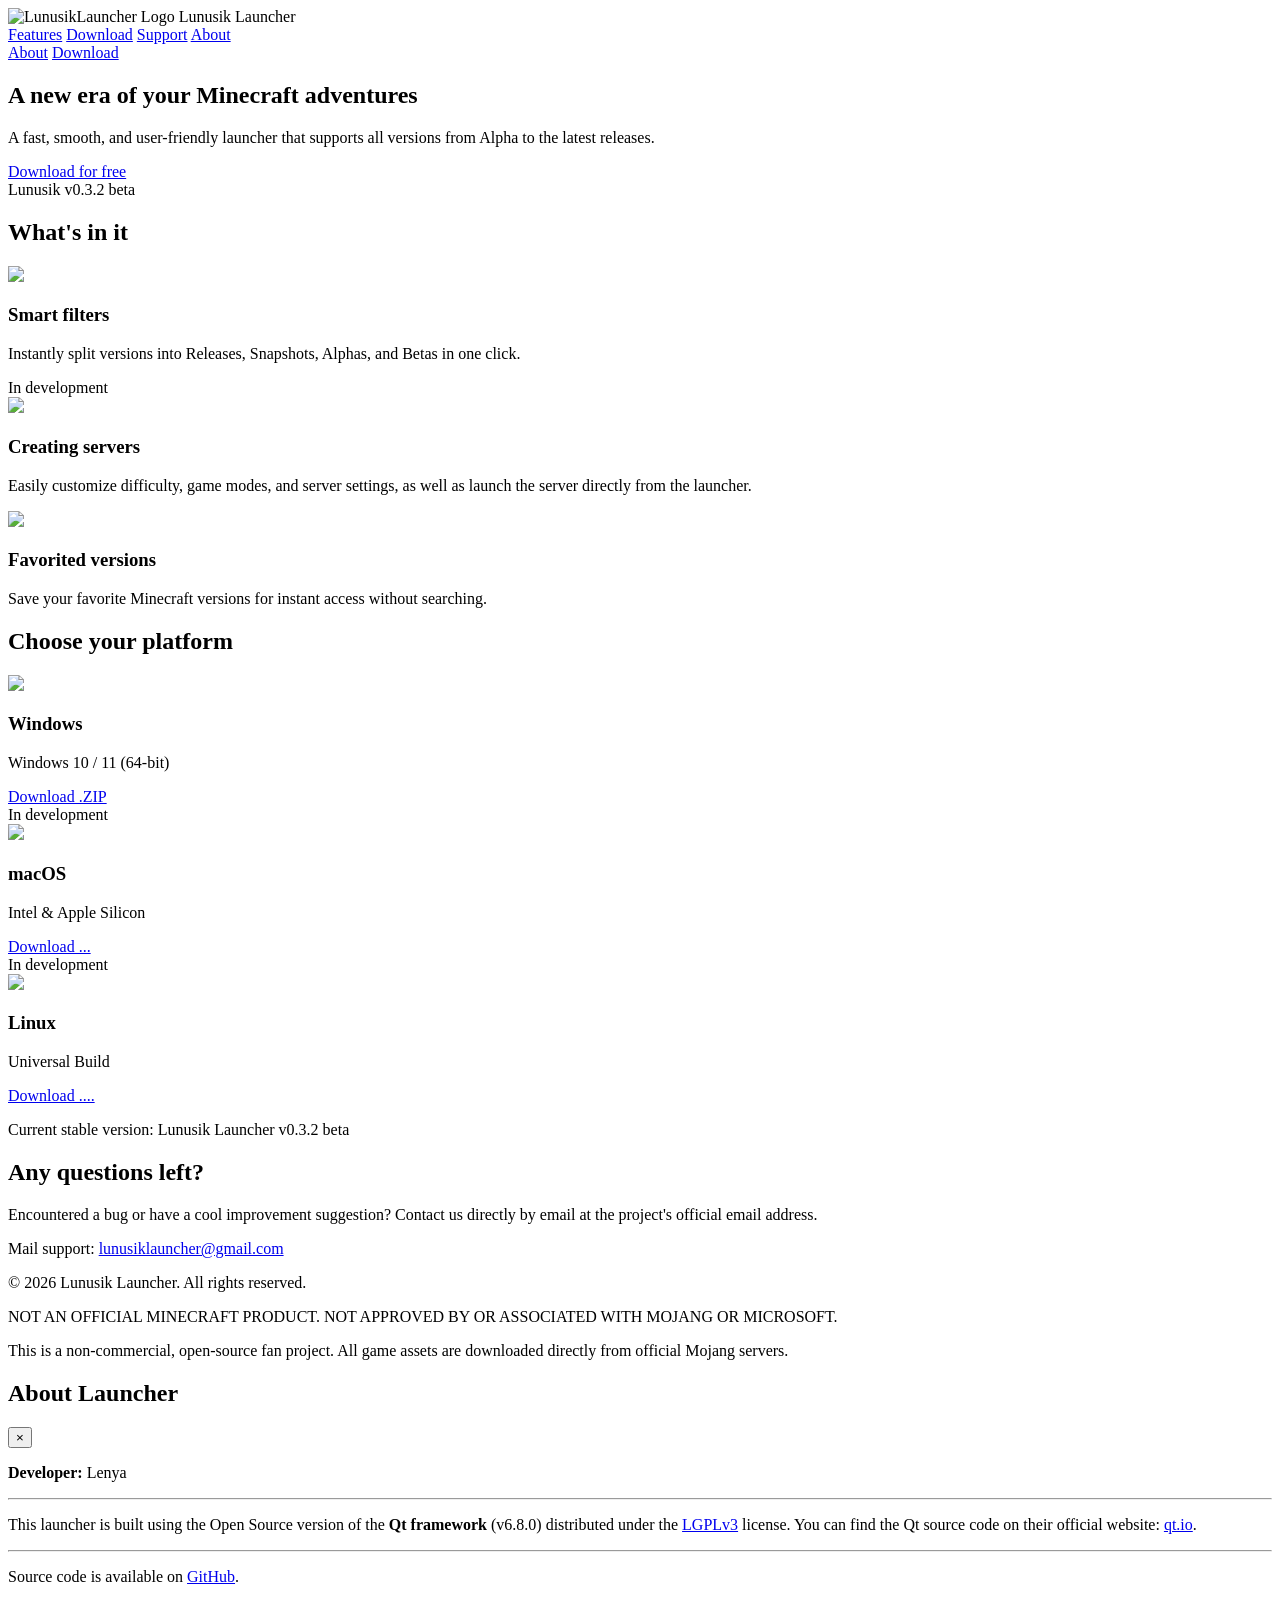
==== docs/index.html @ bb96b5a4 "update downloadmanager rename the main version jar file" ====
<!DOCTYPE html>
<html lang="ru">
<head>
    <meta charset="UTF-8">
    <meta name="viewport" content="width=device-width, initial-scale=1.0">
    <title>Lunusik Launcher - Download the modern Minecraft launcher</title>
     <link rel="icon" href="images/logo.png" type="image/png">
    <link rel="stylesheet" href="style.css">
    
</head>
<body>
    <div class="bg-blur-1"></div>
    <div class="bg-blur-2"></div>

    <header class="header">
        <div class="container header-container">
            <div class="logo">
                <img src="images/logo.png" alt="LunusikLauncher Logo" class="logo-img">
                <span class="logo-text">Lunusik Launcher</span>
            </div>
            <nav class="nav">
                <a href="#features" class="nav-link">Features</a>
                <a href="#download" class="nav-link">Download</a>
                <a href="#support" class="nav-link">Support</a>
                <a href="#about" class="nav-link">About</a>
            </nav>
            <a href="#about" class="nav-link mobile-about ">About</a>
            <a href="#download" class="btn btn-secondary">Download</a>
        </div>
    </header>

    <section class="hero">
        <div class="container hero-container">
            <div class="hero-content">
                <h1 class="hero-title">A new era of your Minecraft adventures</h1>
                <p class="hero-subtitle">A fast, smooth, and user-friendly launcher that supports all versions from Alpha to the latest releases.</p>
                <a href="#download" class="btn btn-primary">Download for free</a>
            </div>
            <div class="hero-mockup">
                <div class="mockup-card">
                    <div class="mockup-header">
                        <span class="mockup-dot"></span>
                        <span class="mockup-dot"></span>
                        <span class="mockup-dot"></span>
                    </div>
                    <div class="mockup-body">
                        <div class="mockup-line preview-title">Lunusik v0.3.2 beta</div>
                        <div class="mockup-line"></div>
                        <div class="mockup-line short"></div>
                    </div>
                </div>
            </div>
        </div>
    </section>

    <section id="features" class="featuresSection">
        <div class="container">
            <h2 class="section-title">What's in it</h2>
            <div class="features-grid">
                <div class="card hidden">
                    <img class="feature-icon" src="images/filters.svg"/>

                    <h3>Smart filters</h3>
                    <p>Instantly split versions into Releases, Snapshots, Alphas, and Betas in one click.</p>
                </div>
                <div class="card in-development hidden">
                    <div class="dev-badge">In development</div>
                    <div class="card-content">
                        <img class="feature-icon" src="images/create_server.svg"/>

                        <h3>Creating servers</h3>
                        <p>Easily customize difficulty, game modes, and server settings, as well as launch the server directly from the launcher.</p>
                    </div>
                </div>
                <div class="card hidden">
                    <img class="feature-icon" src="images/favorite.svg"/>

                    <h3>Favorited versions</h3>
                    <p>Save your favorite Minecraft versions for instant access without searching.</p>
                </div>
            </div>
        </div>
    </section>

    <section id="download" class="downloadSection">
        <div class="container">
            <h2 class="section-title">Choose your platform</h2>
            <div class="download-grid">
                <div class="card hidden">
                    <img class="os-icon" src="images/systems logo/windows.svg"/>

                    <h3>Windows</h3>
                    <p class="os-desc">Windows 10 / 11 (64-bit)</p>
                    <a href="https://github.com/Lunusik/LunusikLauncher/releases/download/v0.3.2/build_v0.3.2_beta.zip" class="btn btn-download">Download .ZIP</a>
                </div>
                <div class="card in-development hidden">
                    <div class="dev-badge">In development</div>
                    <div class="card-content">
                        <img class="os-icon" src="images/systems logo/mac-os.svg"/>

                        <h3>macOS</h3>
                        <p class="os-desc">Intel & Apple Silicon</p>
                        <a href="#" class="btn btn-download">Download ...</a>
                    </div>
                </div>
                <div class="card in-development hidden">
                    <div class="dev-badge">In development</div>
                    <div class="card-content">
                        <img class="os-icon" src="images/systems logo/linux.svg"/>

                        <h3>Linux</h3>
                        <p class="os-desc">Universal Build</p>
                        <a href="#" class="btn btn-download">Download ....</a>
                    </div>
                </div>
            </div>
            <p class="version-tag">Current stable version: Lunusik Launcher v0.3.2 beta</p>
        </div>
    </section>

    <section id="support" class="supportSection">
        <div class="container support-container">
            <div class="support-info">
                <h2 class="section-title left">Any questions left?</h2>
                <p class="support-text">Encountered a bug or have a cool improvement suggestion? Contact us directly by email at the project's official email address.</p>
                <div class="email-box">
                    <span>Mail support:</span>
                    <a href="mailto:lunusiklauncher@gmail.com" class="support-email">lunusiklauncher@gmail.com</a>
                </div>
            </div>
        </div>
    </section>

    <footer class="footer">
        <div class="container footer-container">
            <p class="copyright">&copy; 2026 Lunusik Launcher. All rights reserved.</p>
            <p class="disclaimer">NOT AN OFFICIAL MINECRAFT PRODUCT. NOT APPROVED BY OR ASSOCIATED WITH MOJANG OR MICROSOFT.</p>
            <p class="disclaimer">This is a non-commercial, open-source fan project. All game assets are downloaded directly from official Mojang servers.</p>
        </div>
    </footer>

    <div id="about-drawer" class="drawer">
        <div class="drawer-overlay" id="drawer-close-overlay"></div>
        <div class="drawer-content">
            <div class="drawer-header">
                <h2>About Launcher</h2>
                <button id="drawer-close-btn" class="drawer-close-x">&times;</button>
            </div>
            <div class="drawer-body">
                <p class="drawer-author"><strong>Developer:</strong> Lenya</p>
                <hr class="drawer-divider">
                <p class="drawer-qt-info">
                    This launcher is built using the Open Source version of the <strong>Qt framework</strong> (v6.8.0) distributed under the 
                    <a href="https://www.gnu.org/licenses/lgpl-3.0.en.html" target="_blank">LGPLv3</a> license. 
                    You can find the Qt source code on their official website: <a href="https://qt.io" target="_blank">qt.io</a>.
                </p>
                <hr class="drawer-divider">
                <p class="drawer-github">
                    Source code is available on <a href="https://github.com/Lunusik/LunusikLauncher" target="_blank">GitHub</a>.
                </p>
            </div>
        </div>
    </div>

    <script src="script.js"></script>
</body>
</html>
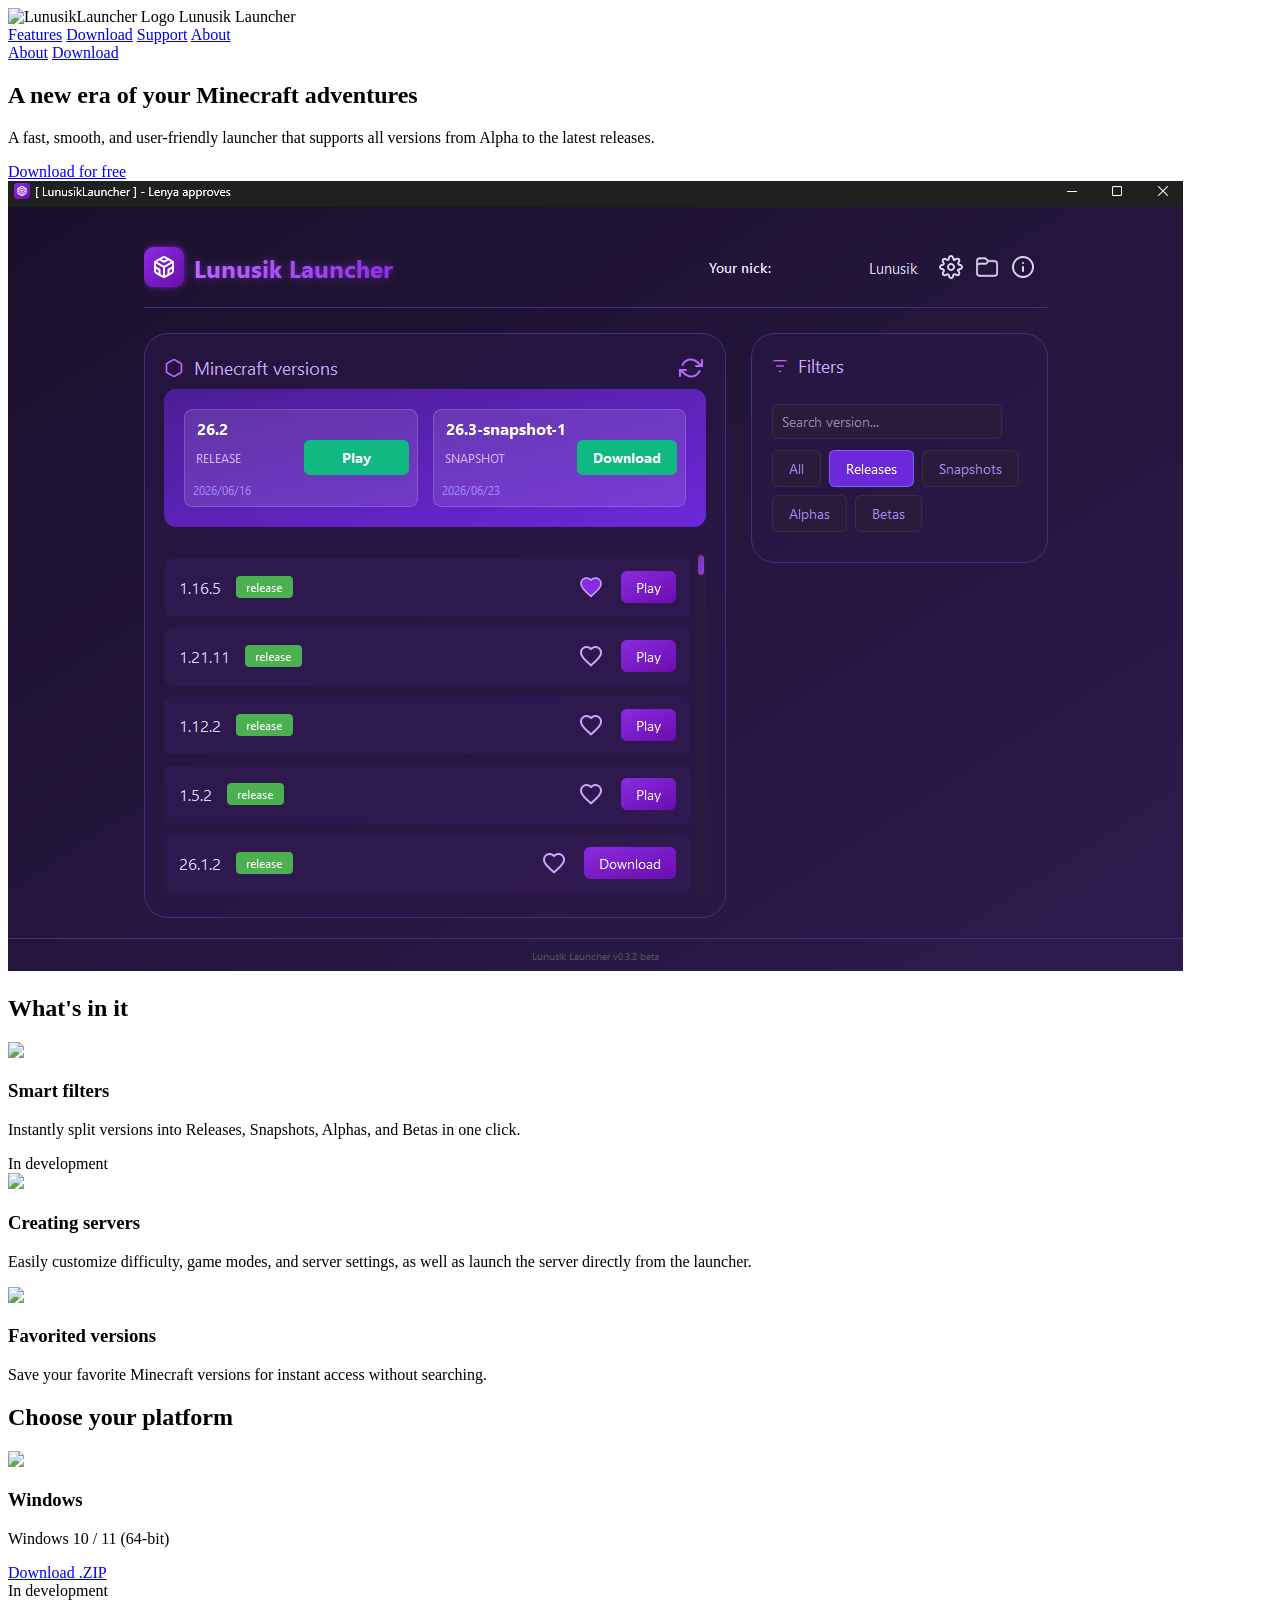
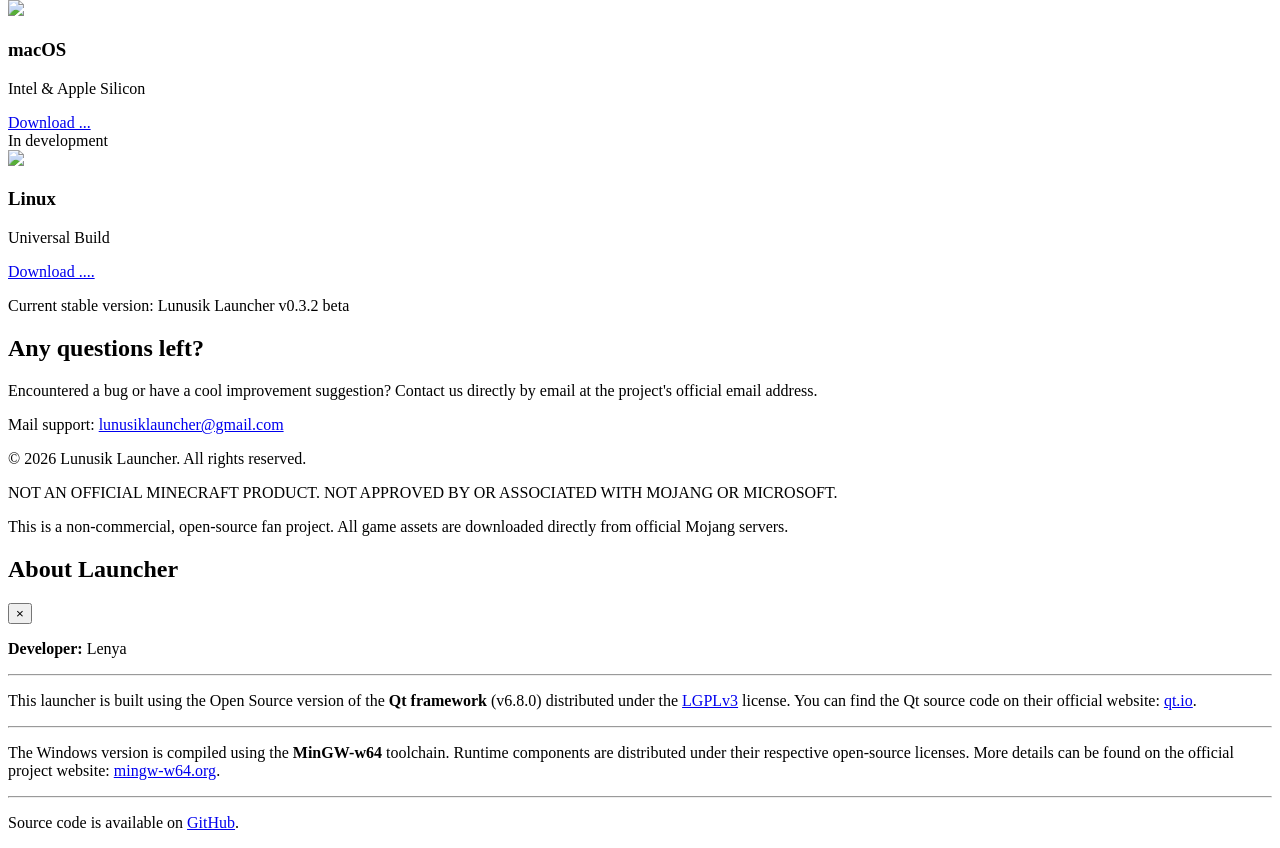
==== commit 5849aafc: "update site change path to main_screen" ====
--- a/docs/index.html
+++ b/docs/index.html
@@ -3,8 +3,12 @@
 <head>
     <meta charset="UTF-8">
     <meta name="viewport" content="width=device-width, initial-scale=1.0">
+
     <title>Lunusik Launcher - Download the modern Minecraft launcher</title>
-     <link rel="icon" href="images/logo.png" type="image/png">
+    <meta name="description" content="Download Lunusik Launcher for free. A fast, smooth, and user-friendly Minecraft launcher supporting all versions from Alpha to the latest releases, featuring smart filters and server creation capabilities.">
+    <meta name="keywords" content="Lunusik Launcher, люнюсик лаунчер">
+
+    <link rel="icon" href="images/logo.png" type="image/png">
     <link rel="stylesheet" href="style.css">
     
 </head>
@@ -32,23 +36,14 @@
     <section class="hero">
         <div class="container hero-container">
             <div class="hero-content">
+                
                 <h1 class="hero-title">A new era of your Minecraft adventures</h1>
                 <p class="hero-subtitle">A fast, smooth, and user-friendly launcher that supports all versions from Alpha to the latest releases.</p>
                 <a href="#download" class="btn btn-primary">Download for free</a>
             </div>
             <div class="hero-mockup">
-                <div class="mockup-card">
-                    <div class="mockup-header">
-                        <span class="mockup-dot"></span>
-                        <span class="mockup-dot"></span>
-                        <span class="mockup-dot"></span>
-                    </div>
-                    <div class="mockup-body">
-                        <div class="mockup-line preview-title">Lunusik v0.3.2 beta</div>
-                        <div class="mockup-line"></div>
-                        <div class="mockup-line short"></div>
-                    </div>
-                </div>
+                <img class="mockup-card" src="images/main_screen.png" alt="Lunusik Launcher Main Interface">
+                
             </div>
         </div>
     </section>
@@ -155,6 +150,12 @@
                     You can find the Qt source code on their official website: <a href="https://qt.io" target="_blank">qt.io</a>.
                 </p>
                 <hr class="drawer-divider">
+                <p class="drawer-mingw-info">
+                    The Windows version is compiled using the <strong>MinGW-w64</strong> toolchain. 
+                    Runtime components are distributed under their respective open-source licenses. 
+                    More details can be found on the official project website: <a href="https://mingw-w64.org" target="_blank">mingw-w64.org</a>.
+                </p>
+                <hr class="drawer-divider">
                 <p class="drawer-github">
                     Source code is available on <a href="https://github.com/Lunusik/LunusikLauncher" target="_blank">GitHub</a>.
                 </p>
